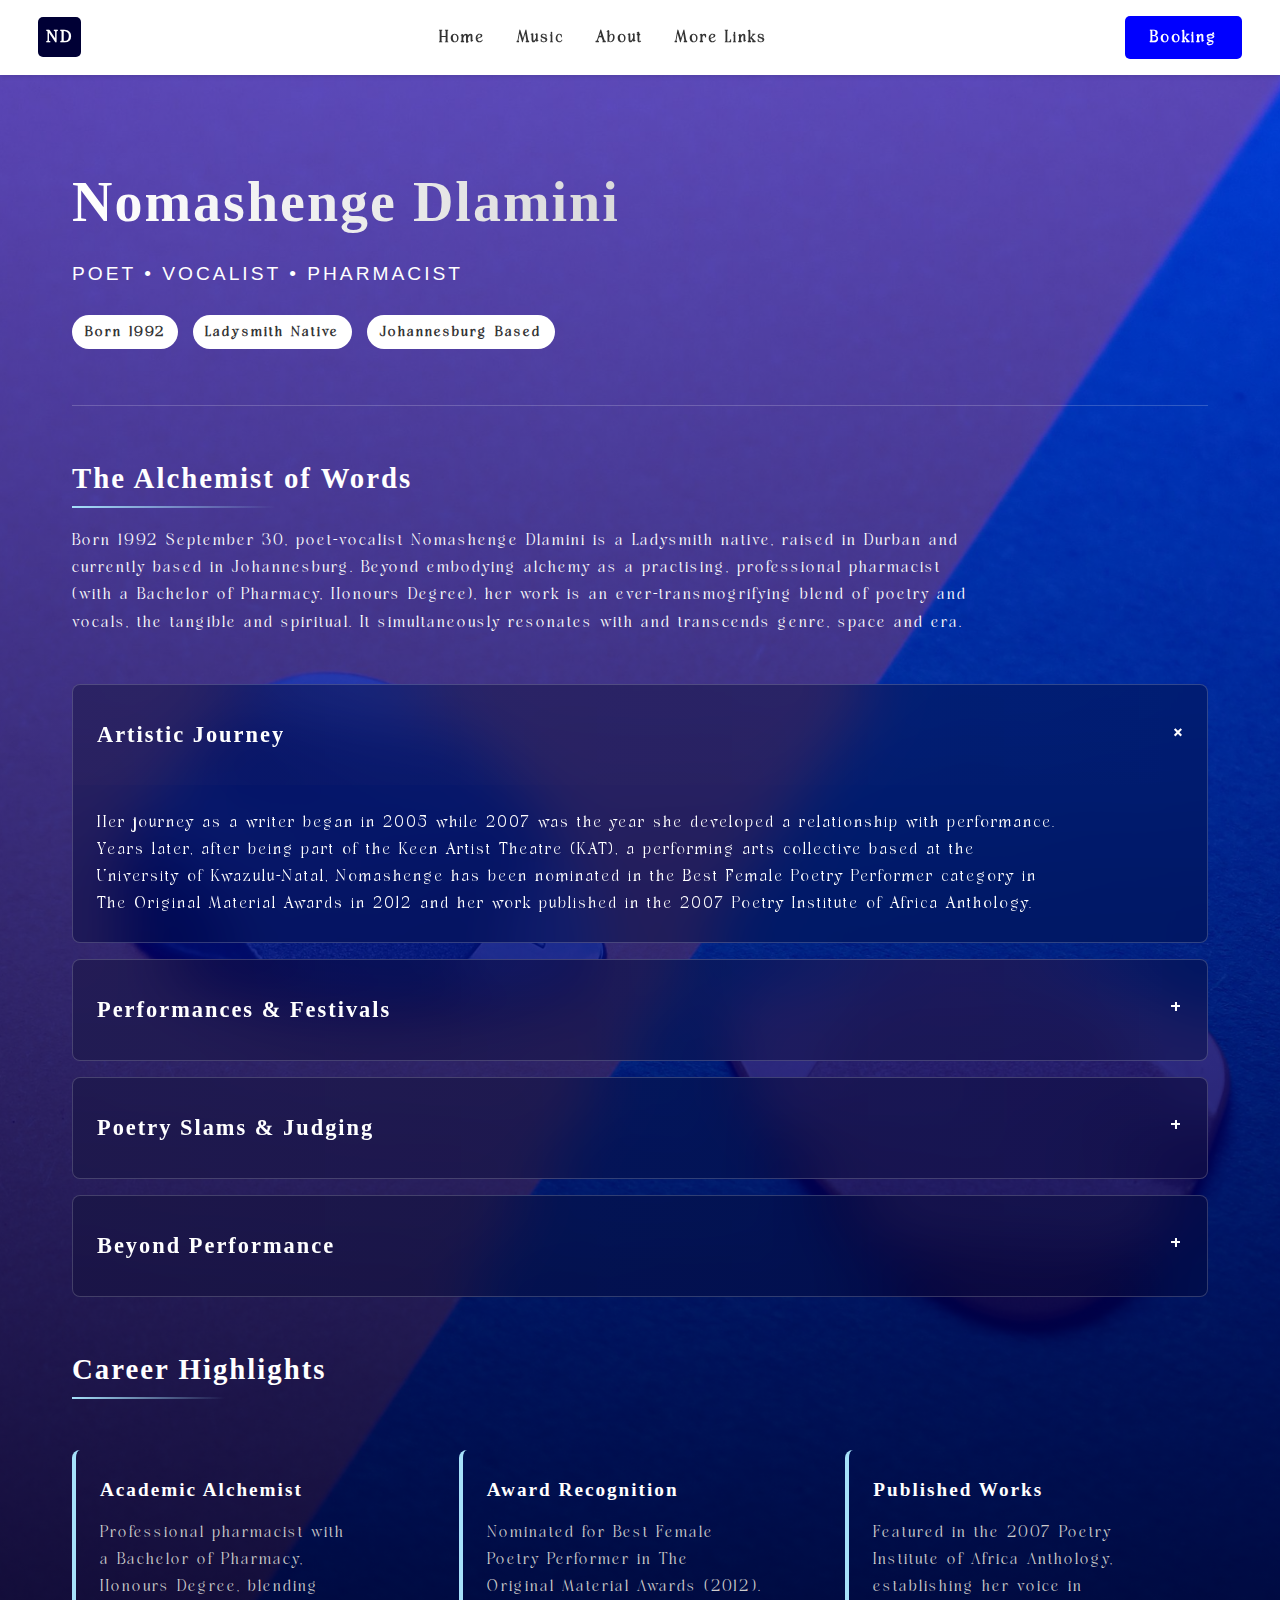
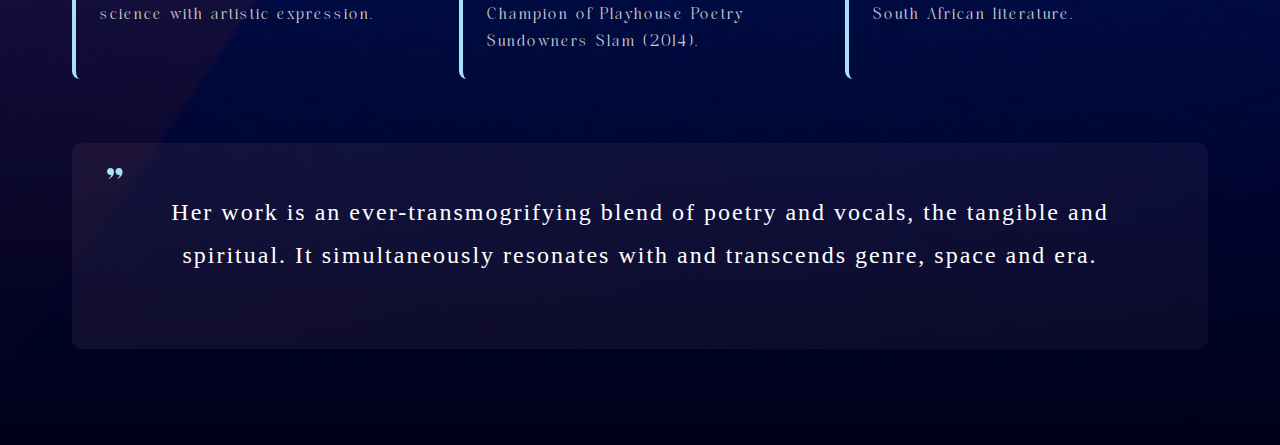
==== about.html @ 241e0819 "About section content addition" ====
<!DOCTYPE html>
<html lang="en">
<head>
    <meta charset="UTF-8">
    <meta name="viewport" content="width=device-width, initial-scale=1.0">
    <link rel="stylesheet" href="https://cdnjs.cloudflare.com/ajax/libs/font-awesome/4.7.0/css/font-awesome.min.css">

    <link rel="stylesheet" href="style.css">
    <title>About Nomashege</title>
</head>
<body class="ovelay-color-music">
    <header class="header">
        <nav class="navbar">
            <button class="hamburger" aria-label="Menu">
                <span></span>
                <span></span>
                <span></span>
            </button>

            <div class="logo">
                <a href="index.html">ND<img src="" alt="" loading="lazy"></a>
            </div>


            <div class="nav-links">
                <a href="index.html">Home</a>
                <a href="">Music</a>
                <a href="about.html">About</a>
                <a href="contact.html">More Links</a>
            </div>


            <a href="booking.html"><button class="login-button">Booking</button></a>
        </nav>
    </header>

    <div class="about-container">
        <header class="artist-header">
          <h1 class="artist-name">Nomashenge Dlamini</h1>
          <div class="artist-title">Poet • Vocalist • Pharmacist</div>
          <div class="timeline-year">Born 1992</div>
          <div class="timeline-year">Ladysmith Native</div>
          <div class="timeline-year">Johannesburg Based</div>
        </header>
        
        <section class="bio-section">
          <h2 class="bio-title">The Alchemist of Words</h2>
          <p>Born 1992 September 30, poet-vocalist Nomashenge Dlamini is a Ladysmith native, raised in Durban and currently based in Johannesburg. Beyond embodying alchemy as a practising, professional pharmacist (with a Bachelor of Pharmacy, Honours Degree), her work is an ever-transmogrifying blend of poetry and vocals, the tangible and spiritual. It simultaneously resonates with and transcends genre, space and era.</p>
        </section>
        
        <div class="bio-accordion">
          <div class="accordion-item">
            <div class="accordion-header" onclick="toggleAccordion(this)">
              <h3 class="accordion-title">Artistic Journey</h3>
              <span class="accordion-icon">+</span>
            </div>
            <div class="accordion-content">
              <p>Her journey as a writer began in 2005 while 2007 was the year she developed a relationship with performance. Years later, after being part of the Keen Artist Theatre (KAT), a performing arts collective based at the University of Kwazulu-Natal, Nomashenge has been nominated in the Best Female Poetry Performer category in The Original Material Awards in 2012 and her work published in the 2007 Poetry Institute of Africa Anthology.</p>
            </div>
          </div>
          
          <div class="accordion-item">
            <div class="accordion-header" onclick="toggleAccordion(this)">
              <h3 class="accordion-title">Performances & Festivals</h3>
              <span class="accordion-icon">+</span>
            </div>
            <div class="accordion-content">
              <p>In a continual motion, Nomashenge regularly performs in South Africa's most popular cities – Johannesburg, Durban and Cape Town – on stages that range from literature to lifestyle festivals. Alongside handpicked talents, she has featured in international festivals including:</p>
              <ul style="margin-left: 1.5rem; margin-top: 0.5rem;">
                <li>Arts Alive International Festival (Johannesburg)</li>
                <li>Essence International Festival (Durban)</li>
                <li>Open Book Festival (Cape Town)</li>
                <li>Vavasati International Women's Festival (Pretoria)</li>
                <li>World Leisure Congress (Durban)</li>
              </ul>
              <p style="margin-top: 1rem;">Some of the renowned poetry stages that she has graced include Poet In A Suit (Durban), Durban Wine, Jazz, and Poetry Festival (Durban), the Current State of Poetry's Sho'Case (Johannesburg) and the Lingua France Poetry Festival (Cape Town).</p>
            </div>
          </div>
          
          <div class="accordion-item">
            <div class="accordion-header" onclick="toggleAccordion(this)">
              <h3 class="accordion-title">Poetry Slams & Judging</h3>
              <span class="accordion-icon">+</span>
            </div>
            <div class="accordion-content">
              <p>Nomashenge's dexterity in performance poetry also extends to slams. In 2014 she was crowned champion of the Playhouse Poetry Sundowners Slam and she represented KwaZulu-Natal at the Word n Sound Slam for your Life National Slam in 2015.</p>
              <p style="margin-top: 0.5rem;">She has accepted invitations to judge several slams including:</p>
              <ul style="margin-left: 1.5rem; margin-top: 0.5rem;">
                <li>Naked Word Slam (Cape Town)</li>
                <li>Vaal River Carnival Slam (Vaal University of Technology)</li>
                <li>KZN Provincial Slam (Durban)</li>
              </ul>
            </div>
          </div>
          
          <div class="accordion-item">
            <div class="accordion-header" onclick="toggleAccordion(this)">
              <h3 class="accordion-title">Beyond Performance</h3>
              <span class="accordion-icon">+</span>
            </div>
            <div class="accordion-content">
              <p>With a relationship to the stage that goes beyond her role as a performer, Nomashenge took residency at Naana Le Moya, a renounced storytelling hub, as a writer of short Stories for the month of November 2017.</p>
              <p style="margin-top: 0.5rem;">She has also taken on theatre work by co-directing the play, Aiden's Rose, with Thuli Zuma in 2015; the play premiered at the KZN Poetry Theatre Festival 2015 (Playhouse, Durban).</p>
            </div>
          </div>
        </div>
        
        <section class="bio-section">
          <h2 class="bio-title">Career Highlights</h2>
          <div class="highlights">
            <div class="highlight-card">
              <h4 class="highlight-title">Academic Alchemist</h4>
              <p>Professional pharmacist with a Bachelor of Pharmacy, Honours Degree, blending science with artistic expression.</p>
            </div>
            <div class="highlight-card">
              <h4 class="highlight-title">Award Recognition</h4>
              <p>Nominated for Best Female Poetry Performer in The Original Material Awards (2012). Champion of Playhouse Poetry Sundowners Slam (2014).</p>
            </div>
            <div class="highlight-card">
              <h4 class="highlight-title">Published Works</h4>
              <p>Featured in the 2007 Poetry Institute of Africa Anthology, establishing her voice in South African literature.</p>
            </div>
          </div>
        </section>
        
        <div class="quote-section">
          <div class="quote-icon">"</div>
          <p class="quote-text">Her work is an ever-transmogrifying blend of poetry and vocals, the tangible and spiritual. It simultaneously resonates with and transcends genre, space and era.</p>
        </div>
      </div>

 <script src="main.js"></script>   
</body>
</html>
---- style.css ----
* {
    margin: 0;
    padding: 0;
    box-sizing: border-box;
    text-wrap: balance;
    font-family: 'chillen';
    letter-spacing: 2px;
    line-height: 1.7;
}

/* CSS HEX */
:root {
    --black: #02010aff;
    --oxford-blue: #04052eff;
    --federal-blue: #140152ff;
    --navy-blue: #22007cff;
    --duke-blue: #0d00a4ff;
}

/* CSS HSL */

:root {
    --black: hsla(247, 82%, 2%, 1);
    --oxford-blue: hsla(239, 84%, 10%, 1);
    --federal-blue: hsla(254, 98%, 16%, 1);
    --navy-blue: hsla(256, 100%, 24%, 1);
    --duke-blue: hsla(245, 100%, 32%, 1);

}

:root {
    /* CSS HEX */
    --oxford-blue: #00072dff;
    --penn-blue: #001c55ff;
    --royal-blue-traditional: #0a2472ff;
    --bice-blue: #0e6ba8ff;
    --non-photo-blue: #a6e1faff;

}

@font-face {
    font-family: 'falheiz';
    src: url(fonts/falheizregular-l3pne.ttf);
}

@font-face {
    font-family: 'chillen';
    src: url(fonts/Chillen.ttf);
}

@font-face {
    font-family: 'bogart trial';
    src: url(fonts/Bogart-Regular-trial.ttf);
}

a {
    text-decoration: none;
    color: #333;
}

button {
    padding: 8px 25px;
    border: none;
    border-radius: 5px;
    font-size: 1rem;
    font-weight: 600;
    cursor: pointer;
    transition: all .3s;
}

button:hover {
    transform: translateY(-3px);
}

.overlay-color {
    border-image: linear-gradient(rgba(0, 0, 255, 0.589), rgb(0, 0, 26)) fill 1;
}

.ovelay-color-music {
    border-image: linear-gradient(rgba(0, 0, 255, 0.589), rgb(0, 0, 26)) fill 1;
}

body {
    width: 100%;
    background-color: #ffffff;
    color: #333;
    height: 100%;
    background-image: url(assets/images/pexels-rombo-1510555-3477581.jpg);
    background-position: center center;
    background-repeat: no-repeat;
    background-size: cover;

}

/* Header */

.header {
    position: sticky;
    top: 0;
    left: 0;
    right: 0;
    width: 100%;
    z-index: 1000;
    background-color: #fff;
    backdrop-filter: blur(10px);
    box-shadow: 0 2px 4px rgba(0, 0, 0, 0.1);
    transition: transform 0.3s ease-in-out;
}

.navbar {
    display: flex;
    position: sticky;
    z-index: 1000;
    top: 0;
    left: 0;
    right: 0;
    justify-content: space-between;
    align-items: center;
    padding: 1rem 3%;
    max-width: 100%;
    transition: all .3s ease-in;
}

/* Hide header on scroll down */
.header.hide {
    transform: translateY(-100%);
}

.logo a {
    font-size: 1rem;
    color: #fff;
    font-weight: 600;
    background-color: rgb(0, 0, 53);
    padding: 8px;
    font-family: 'bogart trial';
    border-radius: 5px;
}

/* Navigation Links */
.nav-links {
    display: flex;
    gap: 1rem;
}

.nav-links a {
    text-decoration: none;
    font-weight: 600;
    transition: color 0.3s ease;
    font-size: 1rem;
    transition: all .3s ease;
    padding: 0 8px;
    border-radius: 5px;
}

.nav-links a:hover {
    color: #007bff;
    background-color: #e7e7e7;
}

/* Hamburger Button */
.hamburger {
    display: none;
    flex-direction: column;
    gap: 5px;
    background: none;
    border: none;
    cursor: pointer;
}

.hamburger span {
    width: 27px;
    height: 2px;
    background-color: blue;
    transition: all 0.3s ease;
}

.login-button {
    border: none;
    background-color: blue;
    color: #fff;
}

.login-button:hover {
    background-color: rgb(0, 0, 173);
}

/* Responsive Breakpoints */
@media screen and (max-width: 768px) {
    .hamburger {
        display: flex;
    }

    .nav-links {
        display: none;
        position: absolute;
        top: 100%;
        left: 0;
        width: 100%;
        background-color: rgba(255, 255, 255, 0.637);
        backdrop-filter: blur(15px);
        flex-direction: column;
        padding: 1rem;
        box-shadow: 0 2px 4px rgba(0, 0, 0, 0.1);

    }

    /* Show mobile menu when active */
    .nav-links.active {
        display: flex;
    }


}

/* Hamburger Animation */
.hamburger.active span:nth-child(1) {
    transform: rotate(45deg) translate(5px, 5px);
}

.hamburger.active span:nth-child(2) {
    opacity: 0;
}

.hamburger.active span:nth-child(3) {
    transform: rotate(-45deg) translate(5px, -5px);
}

/* End of Header */



/* Hero section */
#hero {
    width: 100%;
    height: 100dvh;
    /* background-image: url(assets/images/pexels-rombo-1510555-3477581.jpg);
    background-position: center center;
    background-repeat: no-repeat;
    background-size: cover; */
    display: flex;
    align-items: center;
    justify-content: center;
}

.hero-content {
    color: #fff;
    background-color: rgba(168, 72, 8, 0);
    width: 100%;
    height: 100%;
    padding: 1rem 3%;
    display: flex;
    flex-direction: column;
    align-items: center;
    justify-content: center;
    z-index: 0;
}

@media(max-width:768px) {

    .hero-content {
        grid-template-columns: 1fr;
        height: 45vh;
        text-align: center;
        background-color: rgba(168, 72, 8, 0);
    }

    .hero-title h1 {
        font-size: 1.3rem;
        text-align: center;
    }

    .hero-detail {
        display: flex;
        flex-direction: column;
        align-items: center;
    }

    .hero-text {
        padding-bottom: 10px;
        font-weight: 200;
        line-height: 1;
    }


}

.main-title h1 {
    text-shadow: -5px 0px 7px rgba(0, 0, 0, 0.24);
    font-size: clamp(2rem, 280px, 15vw);
    line-height: 1.1;
    word-wrap: break-word;
    overflow-wrap: break-word;
    max-width: 100%;
    text-align: center;
    font-family: 'falheiz';
}

.hero-title {
    color: #eee;
}

.hero-detail {
    max-width: 900px;
    z-index: 2;
    backdrop-filter: blur(10px);
    padding: 10px;
    border-radius: 5px;
    display: flex;
    flex-direction: column;
    align-items: center;
    /* box-shadow: 5px 5px 160px rgba(0, 0, 0, 0.568); */
}

.hero-text {
    padding-bottom: 20px;
    font-weight: 200;
    line-height: 1;
    text-align: center;
}

.hero-buttons {
    display: flex;
    gap: 10px;
    padding: 5px;
    margin-top: 15px;
}

.hero-btn1 {
    background: var(--non-photo-blue);
}

.hero-btn1:hover {
    background-color: rgb(38, 104, 226);
    color: #fff;
}

.hero-btn2 {
    background-color: transparent;
    color: #fff;
    padding: 7px 25px;
    border: 1px #fff solid;
}

/* End Of Hero Section */

/* MUSIC SECTION */

/* Music Section Styles */
#music {
    padding: 40px 20px;
    text-align: center;
    /* background-color:rgba(10, 36, 114, 0.377);
    border-top-left-radius:50%;
    border-top-right-radius: 50%; */
}


#music h2 {
    color: #fff;
    font-size: 28px;
    margin-bottom: 40px;
}


.music-list {
    display: flex;
    border: 1px solid #ffffff34;
    align-items: center;
    justify-content: space-evenly;
    gap: 20px;
    max-width: 900px;
    padding: 1rem;
    margin: 0 auto;
    border-radius: 5px;

}

@media(max-width:768px) {
    .music-list {
        flex-direction: column;
    }

    #hero {
        height: 70dvh;
    }
}



.track {
    background-color: #f4f4f410;
    backdrop-filter: blur(30px);
    border-radius: 5px;
    padding: 15px;
    width: 100%;
    max-width: 500px;
    box-shadow: 0 2px 5px rgba(0, 0, 0, 0.3);
}


.track h3 {
    font-size: 16px;
    margin-bottom: 10px;
    color: #ccc;
}


audio {
    width: 100%;
    /* background-color: #007bff; */
}

.audio-bg {
    border-radius: 5px;
    background-color: #F2F3F5;

}

/* STREAMING LINKS */

.streaming-links {
    padding: 10px;
    display: flex;
    justify-content: space-between;
    align-items: center;
    flex-wrap: wrap;
}

.streaming-links a {
    padding: 8px;
    background: #3333331f;
    border-radius: 5px;
    text-decoration: none;
    font-size: 30px;
    font-weight: 500;
    color: #f50057;
    transition: all .3s ease;
}

.streaming-links a:nth-child(1) {
    color: #1db954;
}

.streaming-links a:nth-child(2) {
    color: #fc3c44;
}

.streaming-links a:nth-child(3) {
    color: #00a0c6;
}

.streaming-links a:nth-child(4) {
    color: #ff0000;
}

.streaming-links a:hover {
    background: #555;
    transform: translateY(-2px);
}

/* END OF MUSIC SECTION */

/* BOOKING SECTION */

.container {
    max-width: 1200px;
    margin: 0 auto;
    padding: 2rem;
    color: #fff;
}

.booking-header {
    text-align: center;
    margin-bottom: 2rem;
}

.booking-header h1 {
    font-size: 2.5rem;
    margin-bottom: 0.5rem;
}

.booking-header h1 span {
    /* font-family: 'falheiz'; */
    font-size: clamp (28px, 2rem, 68px);
    /* font-weight: 200; */
    letter-spacing: clamp (14px, 1.4rem, 24px);
    /* line-height: 1.1; */
}

.booking-header h2 {
    /* color: #666; */
    font-weight: normal;
}

.form-grid {
    display: grid;
    grid-template-columns: repeat(2, 1fr);
    gap: 1.5rem;
    margin-bottom: 2rem;
}

.form-full {
    grid-column: 1 / -1;
}

.form-group {
    display: flex;
    flex-direction: column;
}

.form-group ::placeholder {
    color: #ccc;
    font-family: poppins;
    font-weight: 300;
}

.form-group label {
    margin-bottom: 0.5rem;
    font-weight: 500;
    font-family: poppins;

    /* color: #fff; */
}

.form-full-label {
    /* font-family: poppins; */
    text-transform: uppercase;
    font-size: 18px;
    border-bottom: 4px solid var(--non-photo-blue);
    padding: 8px;
}

.form-group input,
.form-group select,
.form-group textarea {
    padding: 0.75rem;
    border: 1px solid #ddd;
    border-radius: 5px;
    font-size: 1rem;
    background-color: var(--federal-blue);
    color: #f7f7f7;
    font-family: poppins;

}

.checkbox-group {
    display: grid;
    grid-template-columns: repeat(auto-fill, minmax(200px, 1fr));
    gap: 0.5rem;
    margin: 1rem 0;
}

.checkbox-item {
    display: flex;
    align-items: center;
    gap: 0.5rem;
    font-family: poppins;

}

.btn {
    background-color: var(--non-photo-blue);
    color: var(--black);
    border: none;
    padding: 0.75rem 2rem;
    font-size: 1rem;
    border-radius: 4px;
    cursor: pointer;
    transition: all 0.3s ease;
}

.btn:hover {
    background: var(--bice-blue);
    color: #fff;
}

.process-steps {
    background: #f4f4f410;
    backdrop-filter: blur(30px);
    padding: 2rem;
    border-radius: 8px;
    margin-top: 2rem;

    h3 {
        border-bottom: 4px solid var(--bice-blue);
        padding: 8px;
        margin-bottom: 20px;
    }
}

.step {
    margin-bottom: 1.5rem;
    padding-left: 2rem;
    position: relative;

    h4,
    p {
        font-family: poppins;
        color: #ccc;
        margin-bottom: 10px;
        font-weight: 300;

    }
}

.step:before {
    content: '';
    position: absolute;
    left: 0;
    top: 0;
    width: 24px;
    height: 24px;
    background: var(--bice-blue);
    border-radius: 5px;
    color: white;
    text-align: center;
    line-height: 24px;

}

@media (max-width: 768px) {
    .form-grid {
        grid-template-columns: 1fr;
    }

    .container {
        padding: 1rem;
    }

    .booking-header h1 {
        font-size: 2rem;
    }
}

/* END OF BOOKING SECTION */

/* FOOTER */

footer {
    background-color: var(--oxford-blue);
    color: #fff;
    width: 100%;
    height: 100%;
    display: flex;
    flex-direction: column;
    justify-content: space-between;
    gap: 20px;
    padding: 0 3%;
}

.bottom-title h1 {
    text-shadow: -5px 0px 7px rgba(0, 0, 0, 0.24);
    font-size: clamp(2rem, 200px, 15vw);
    line-height: 1.1;
    word-wrap: break-word;
    overflow-wrap: break-word;
    max-width: 100%;
    text-align: center;
    font-family: 'falheiz';
    color: #ffffff13;
    padding-top: 1.5rem;
    padding-bottom: 1.5rem;
    border-bottom: 1px solid #ffffff1e;
}

.footer-grid {
    display: grid;
    grid-template-columns: 1fr 1fr 1fr 1fr;
    width: 100%;
    gap: 2rem;

    a {
        color: #fff;
    }

    h3 {
        color: #fff;

    }

}

@media(max-width:768px) {
    .footer-grid {
        grid-template-columns: 1fr;
    }

    .main-footer {
        font-size: 11px;
    }

    .col {
        border-top: 1px solid #333;
        padding-top: 1.5rem;
    }

    .bottom-title h1 {
        border: none;
    }

}

.col {
    display: flex;
    flex-direction: column;
    padding-top: 1.5rem;
}

.col-content {
    color: #ccc;
    display: flex;
    flex-direction: column;
    gap: 10px;

}

.footer-grid h3 {
    font-size: 20px;
    text-transform: uppercase;
    margin-bottom: 10px;

}

.contact a {
    background-color: transparent;
    border: 1px solid #fff;
    width: 120px;
    text-align: center;
    border-radius: 5px;
    padding: 8px;
    color: #fff;
    font-weight: 600;
}

.main-footer {
    display: grid;
    grid-template-columns: 1fr 1fr 1fr;
    /* background-color: var(--black); */
    padding: 1rem 0;
}

.tagline {
    text-align: center;
}

.copyright {
    text-align: right;
}

/* END OF FOOTER SECTION */

/* ABOUT SECTION */


/* Main Container */
.about-container {
    max-width: 1200px;
    margin: 0 auto;
    padding: 2rem;
    color: #fff;
    /* background-color: #fff; */
}

/* Header Styles */
.artist-header {
    position: relative;
    padding: 3rem 0;
    border-bottom: 1px solid #ffffff31;
}

.artist-name {
    font-family: 'Playfair Display', serif;
    font-size: 3.5rem;
    margin-bottom: 0.5rem;
    background: linear-gradient(90deg, white, rgb(218, 218, 218));
    -webkit-background-clip: text;
    background-clip: text;
    color: transparent;
    display: inline-block;
    position: relative;
}

.artist-title {
    font-family: 'Raleway', sans-serif;
    font-weight: 300;
    font-size: 1.2rem;
    letter-spacing: 3px;
    text-transform: uppercase;
    color: var(--secondary);
    margin-bottom: 1.5rem;
}

/* Bio Sections */
.bio-section {
    margin: 3rem 0;
    position: relative;
}

.bio-title {
    font-family: 'Playfair Display', serif;
    font-size: 1.8rem;
    margin-bottom: 1.5rem;
    color: var(--primary);
    display: inline-block;
    position: relative;
}

.bio-title::after {
    content: '';
    position: absolute;
    bottom: -5px;
    left: 0;
    width: 60%;
    height: 2px;
    background: linear-gradient(90deg,  #a6e1faff, transparent);
}

.timeline-year {
    display: inline-block;
    background-color: #fff;
    color: #333;
    padding: 0.3rem 0.8rem;
    border-radius: 20px;
    font-size: 0.9rem;
    font-weight: 600;
    margin-right: 0.5rem;
    margin-bottom: 0.5rem;
}

/* Accordion Style Bio Sections */
.bio-accordion {
    margin: 2rem 0;
}

.accordion-item {
    margin-bottom: 1rem;
    border: 1px solid #ffffff31;
    border-radius: 8px;
    overflow: hidden;
    transition: var(--transition);
    background-color: rgba(0, 7, 45, 0.356);
    backdrop-filter: blur(30px);
}

.accordion-item:hover {
    box-shadow: 0 5px 15px rgba(107, 71, 97, 0.1);
}

.accordion-header {
    padding: 1rem 1.5rem;
    background: linear-gradient(90deg, rgba(107, 71, 97, 0.05), transparent);
    cursor: pointer;
    display: flex;
    justify-content: space-between;
    align-items: center;
    transition: var(--transition);
}

.accordion-header:hover {
    background: linear-gradient(90deg, rgba(107, 71, 97, 0.1), transparent);
}

.accordion-title {
    font-family: 'Playfair Display', serif;
    font-size: 1.4rem;
    color: var(--primary);
}

.accordion-icon {
    font-size: 2.5rem;
    color: var(--secondary);
    transition: all .3s ease;
}

.accordion-content {
    padding: 0 1.5rem;
    max-height: 0;
    overflow: hidden;
    transition: max-height 0.5s ease;
}

.accordion-item.active .accordion-content {
    max-height: 1000px;
    /* Large enough to show content */
    padding: 1.5rem;
}

.accordion-item.active .accordion-icon {
    transform: rotate(45deg);
}

/* Highlights Section */
.highlights {
    display: flex;
    flex-wrap: wrap;
    gap: 1.5rem;
    margin: 2rem 0;
}

.highlight-card {
    flex: 1 1 300px;
    padding: 1.5rem;
    background: linear-gradient(135deg, white, var(--light));
    border-radius: 8px;
    border-left: 4px solid var(--non-photo-blue);
    transition: all .3s ease;

    p{
        color: #ccc;
    }
}

.highlight-card:hover {
    transform: translateY(-5px);
    box-shadow: 0 8px 20px rgba(118, 129, 177, 0.15);
}

.highlight-title {
    font-family: 'Playfair Display', serif;
    font-size: 1.2rem;
    color: var(--primary);
    margin-bottom: 0.8rem;
}

/* Quote styling */
.quote-section {
    position: relative;
    margin: 4rem 0;
    padding: 3rem 2rem;
    text-align: center;
    background: linear-gradient(135deg, rgba(177, 118, 143, 0.1), rgba(230, 164, 196, 0.05));
    border-radius: 10px;
}

.quote-icon {
    font-size: 6rem;
    color: var(--non-photo-blue);
    position: absolute;
    top: -1rem;
    left: 2rem;
}

.quote-text {
    font-family: 'Playfair Display', italic;
    font-size: 1.5rem;
    line-height: 1.8;
    color: var(--primary);
    margin-bottom: 1.5rem;
}

/* Responsive design */
@media (max-width: 768px) {
    .artist-name {
        font-size: 2.5rem;
    }

    .artist-title {
        font-size: 1rem;
    }

    .bio-title {
        font-size: 1.5rem;
    }

    .quote-text {
        font-size: 1.2rem;
    }
}

@media (max-width: 480px) {
    .container {
        padding: 1rem;
    }

    .artist-name {
        font-size: 2rem;
    }

    .timeline-year {
        margin-bottom: 0.5rem;
    }

    .accordion-title {
        font-size: 1.2rem;
    }
}
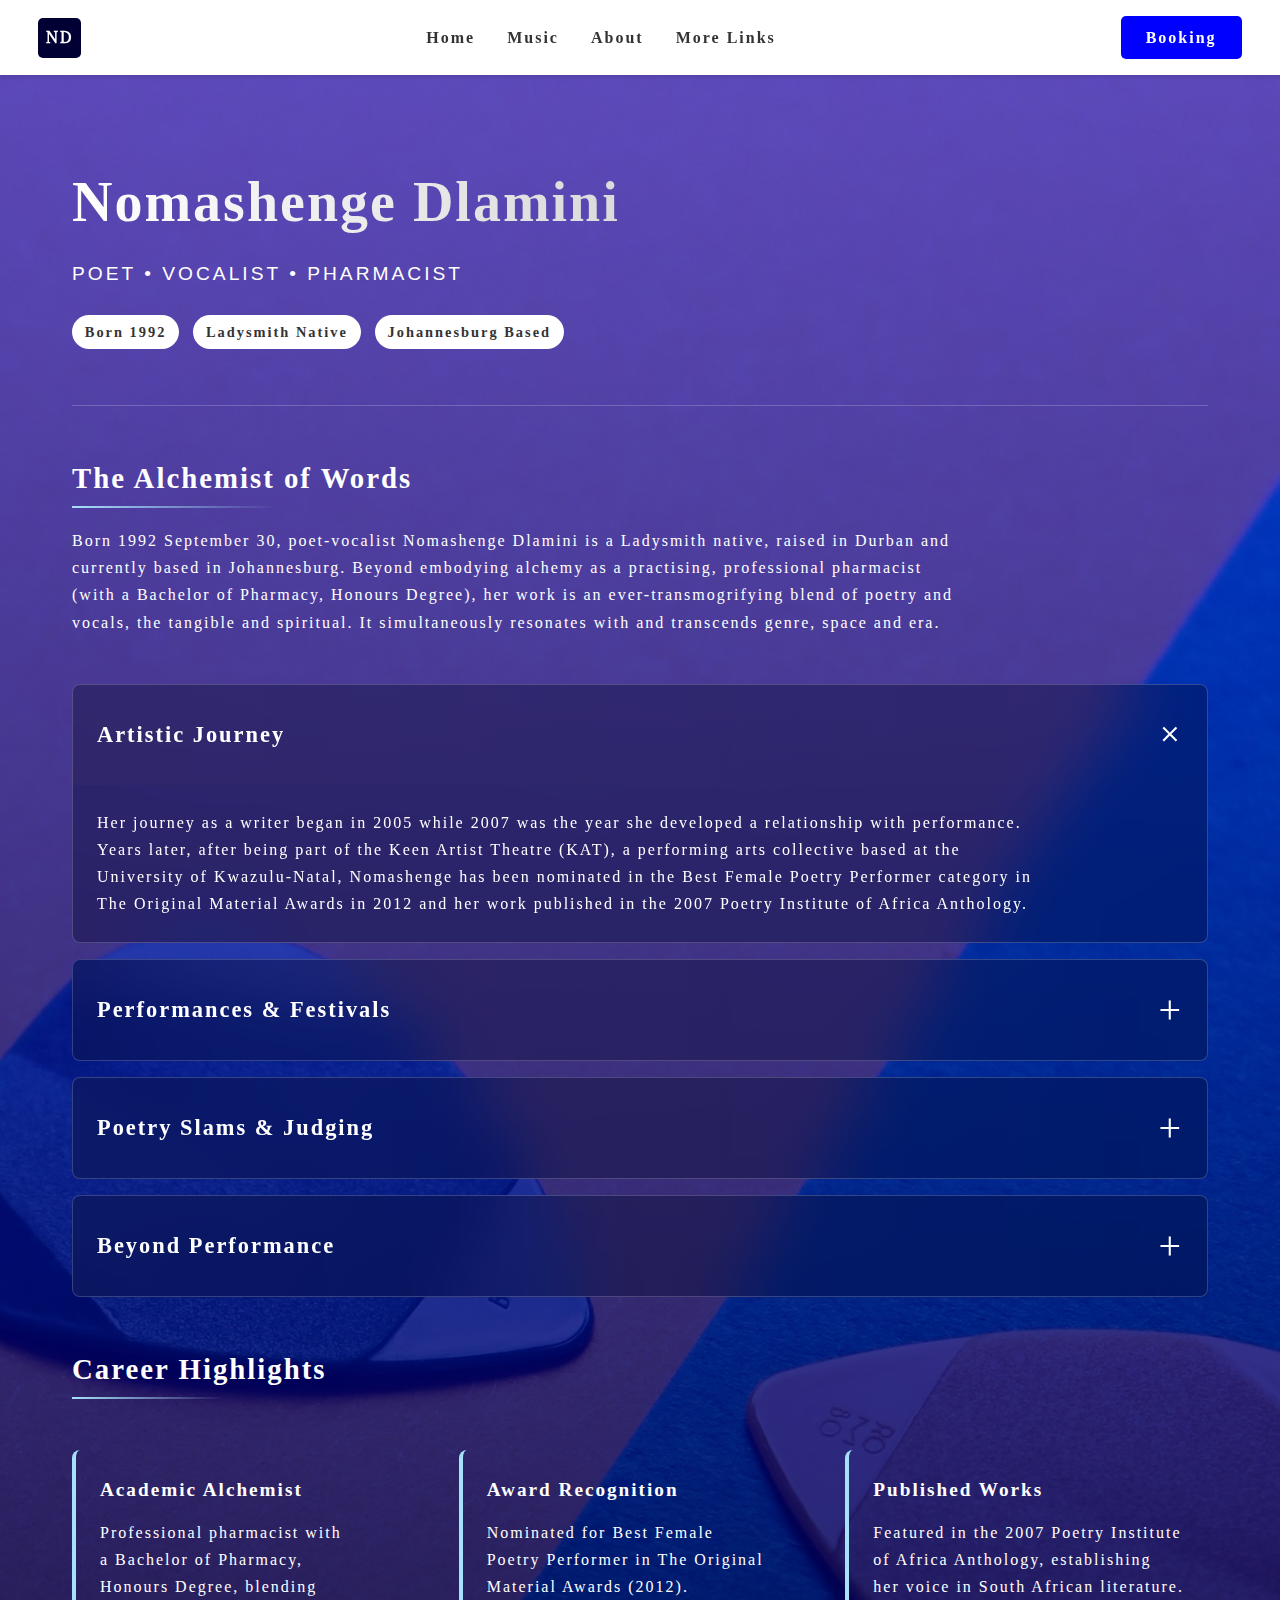
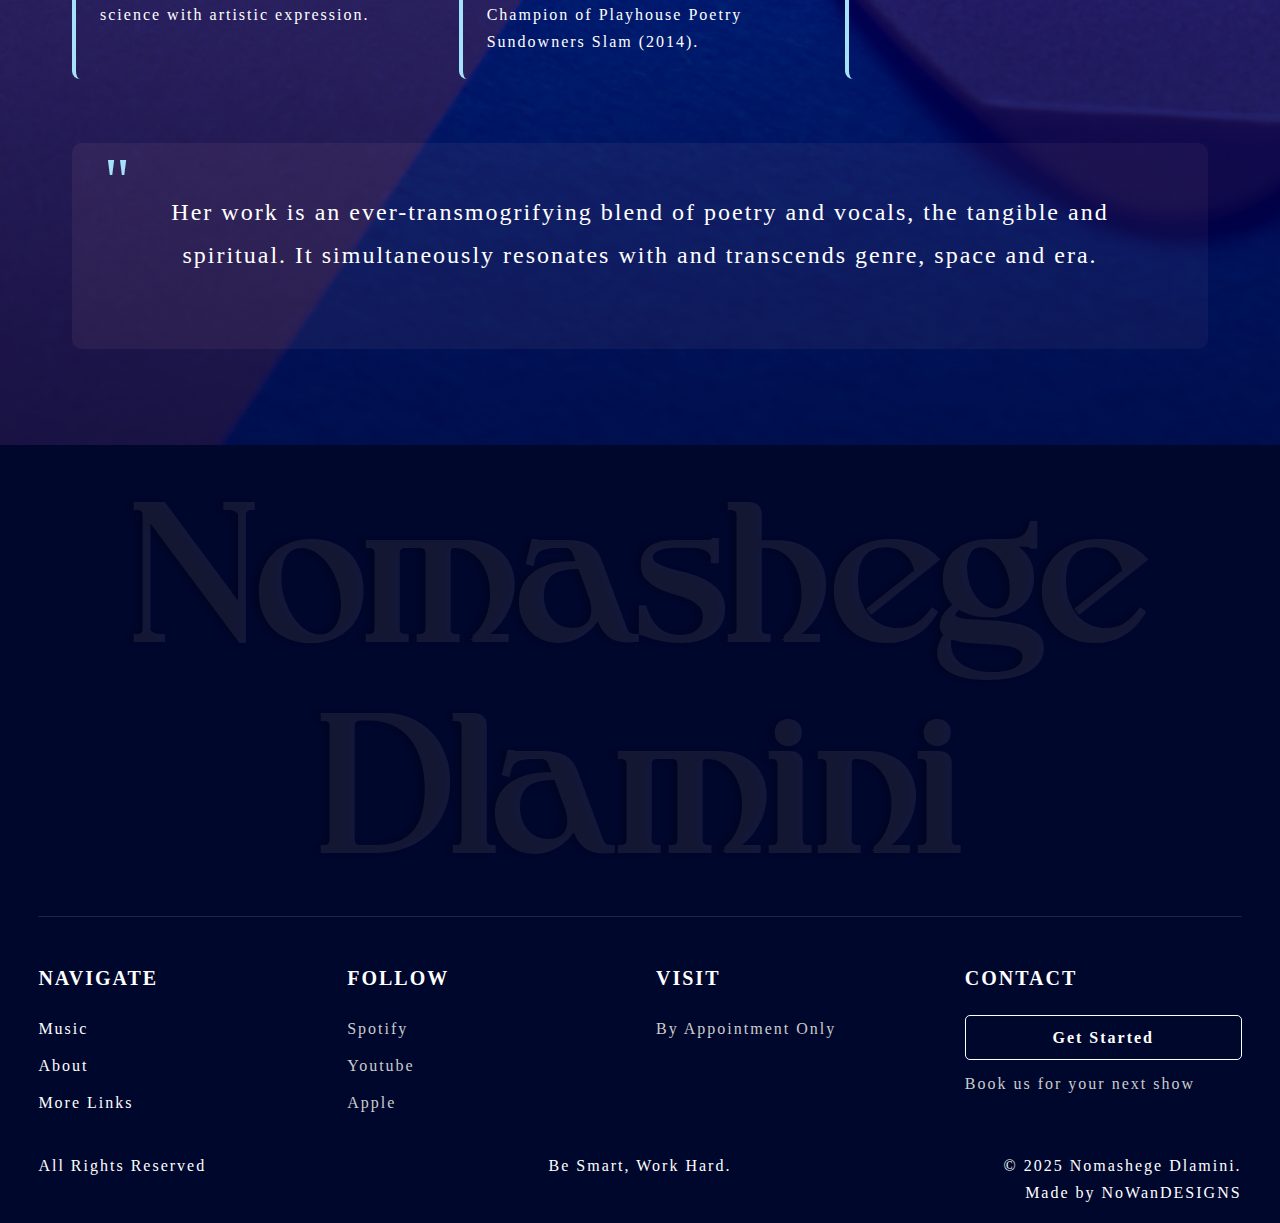
==== commit 752ea885: "About footer edit" ====
--- a/about.html
+++ b/about.html
@@ -129,6 +129,66 @@
         </div>
       </div>
 
+      <footer>
+        <div class="bottom-title">
+            <h1>Nomashege Dlamini</h1>
+        </div>
+
+        <div class="footer-grid">
+            <div class="navigate col">
+                <div class="col-content">
+                    <h3>Navigate</h3>
+                    <a href="music.html">Music</a>
+                    <a href="about.html">About</a>
+                    <a href="">More Links</a>
+                </div>
+            </div>
+            <div class="follow col">
+                <div class="col-content">
+
+                    <h3>Follow</h3>
+                    <span>Spotify</span>
+                    <span>Youtube</span>
+                    <span>Apple</span>
+                </div>
+            </div>
+
+            <div class="visit col">
+                <div class="col-content">
+
+                    <h3>Visit</h3>
+                    <p>By Appointment Only</p>
+                </div>
+            </div>
+
+
+            <div class="contact col">
+                <div class="col-content">
+
+                    <h3>Contact</h3>
+                    <a href="booking.html">Get Started</a>
+                    <p>Book us for your next show</p>
+                </div>
+            </div>
+
+        </div>
+
+        <div class="main-footer">
+            <div class="rights">
+                All Rights Reserved
+            </div>
+
+            <div class="tagline">
+                Be Smart, Work Hard.
+            </div>
+
+            <div class="copyright">
+                &copy; 2025 Nomashege Dlamini. Made by NoWanDESIGNS
+            </div>
+        </div>
+    </footer>
+
+
  <script src="main.js"></script>   
 </body>
 </html>--- a/style.css
+++ b/style.css
@@ -3,7 +3,7 @@
     padding: 0;
     box-sizing: border-box;
     text-wrap: balance;
-    font-family: 'chillen';
+    font-family: montserrat;
     letter-spacing: 2px;
     line-height: 1.7;
 }
@@ -724,7 +724,7 @@
 .contact a {
     background-color: transparent;
     border: 1px solid #fff;
-    width: 120px;
+    /* width: 120px; */
     text-align: center;
     border-radius: 5px;
     padding: 8px;
@@ -904,10 +904,6 @@
     border-radius: 8px;
     border-left: 4px solid var(--non-photo-blue);
     transition: all .3s ease;
-
-    p{
-        color: #ccc;
-    }
 }
 
 .highlight-card:hover {
@@ -933,7 +929,7 @@
 }
 
 .quote-icon {
-    font-size: 6rem;
+    font-size: 4rem;
     color: var(--non-photo-blue);
     position: absolute;
     top: -1rem;
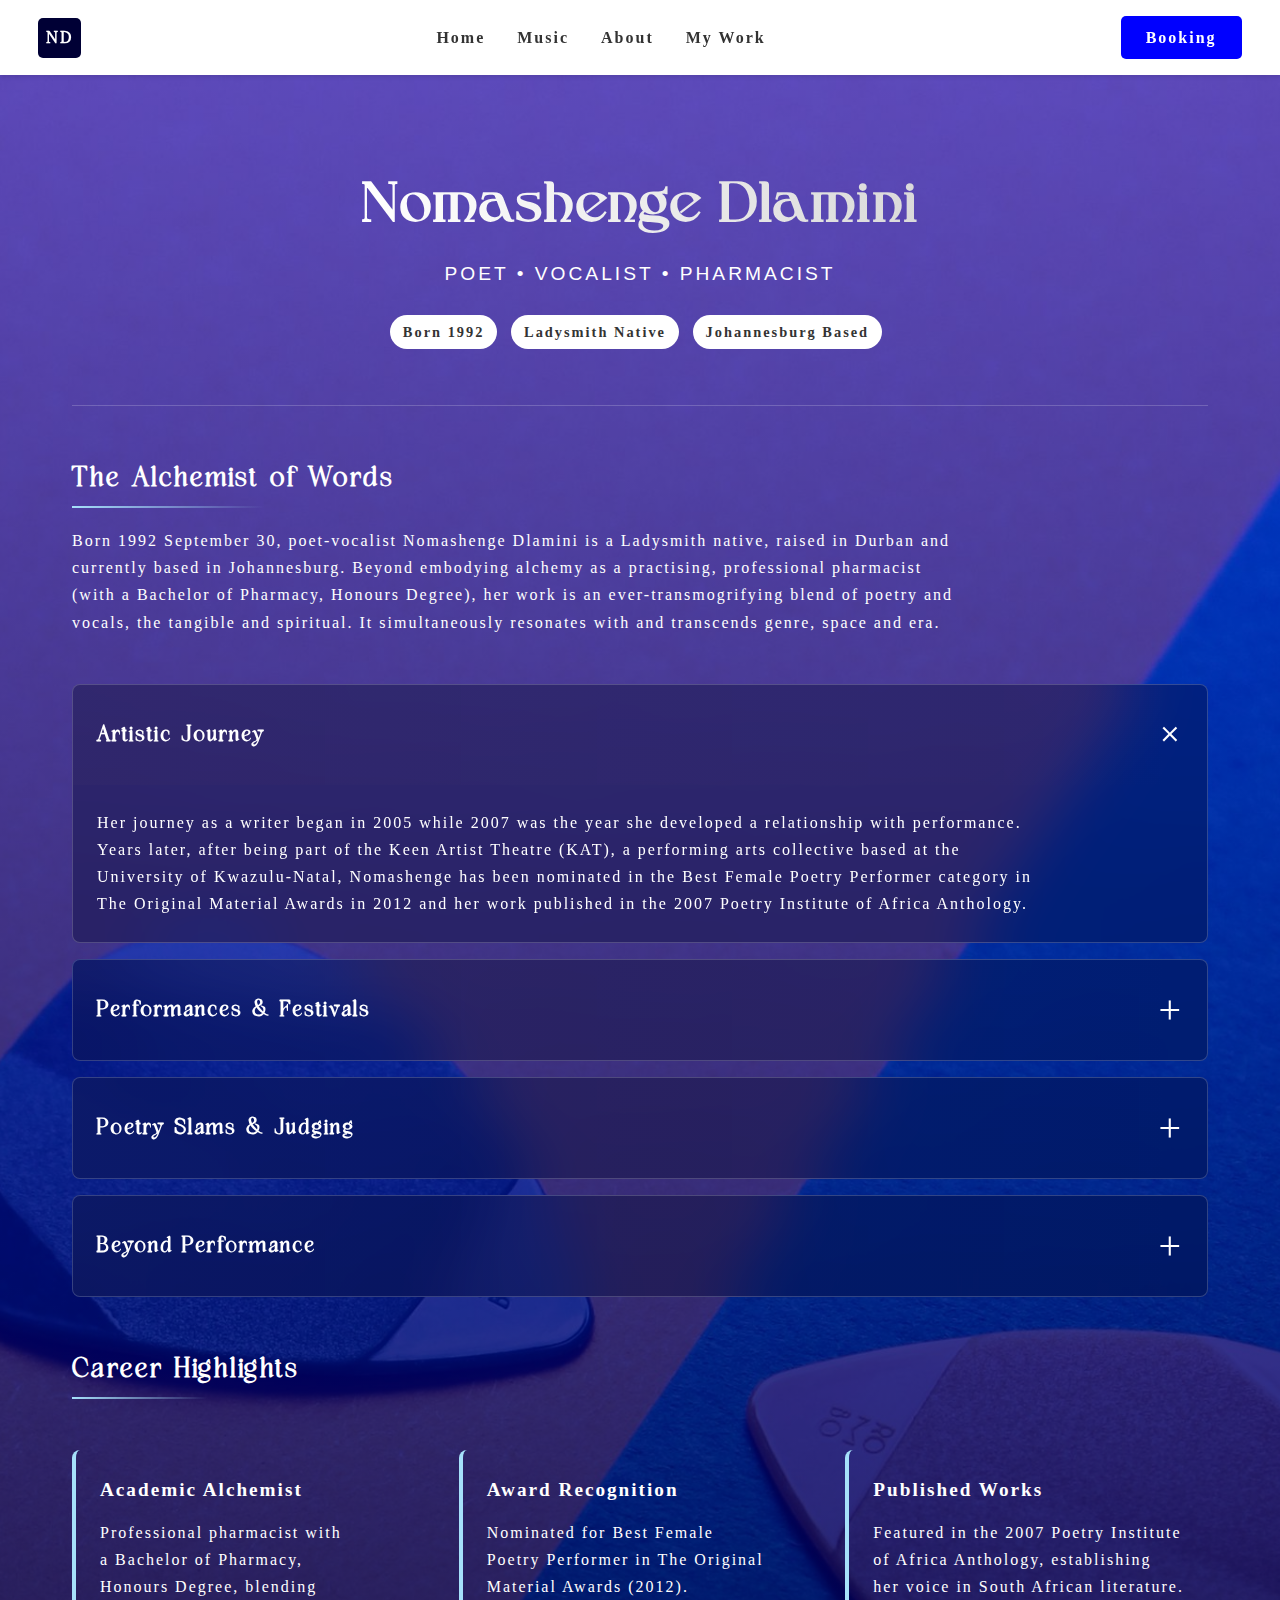
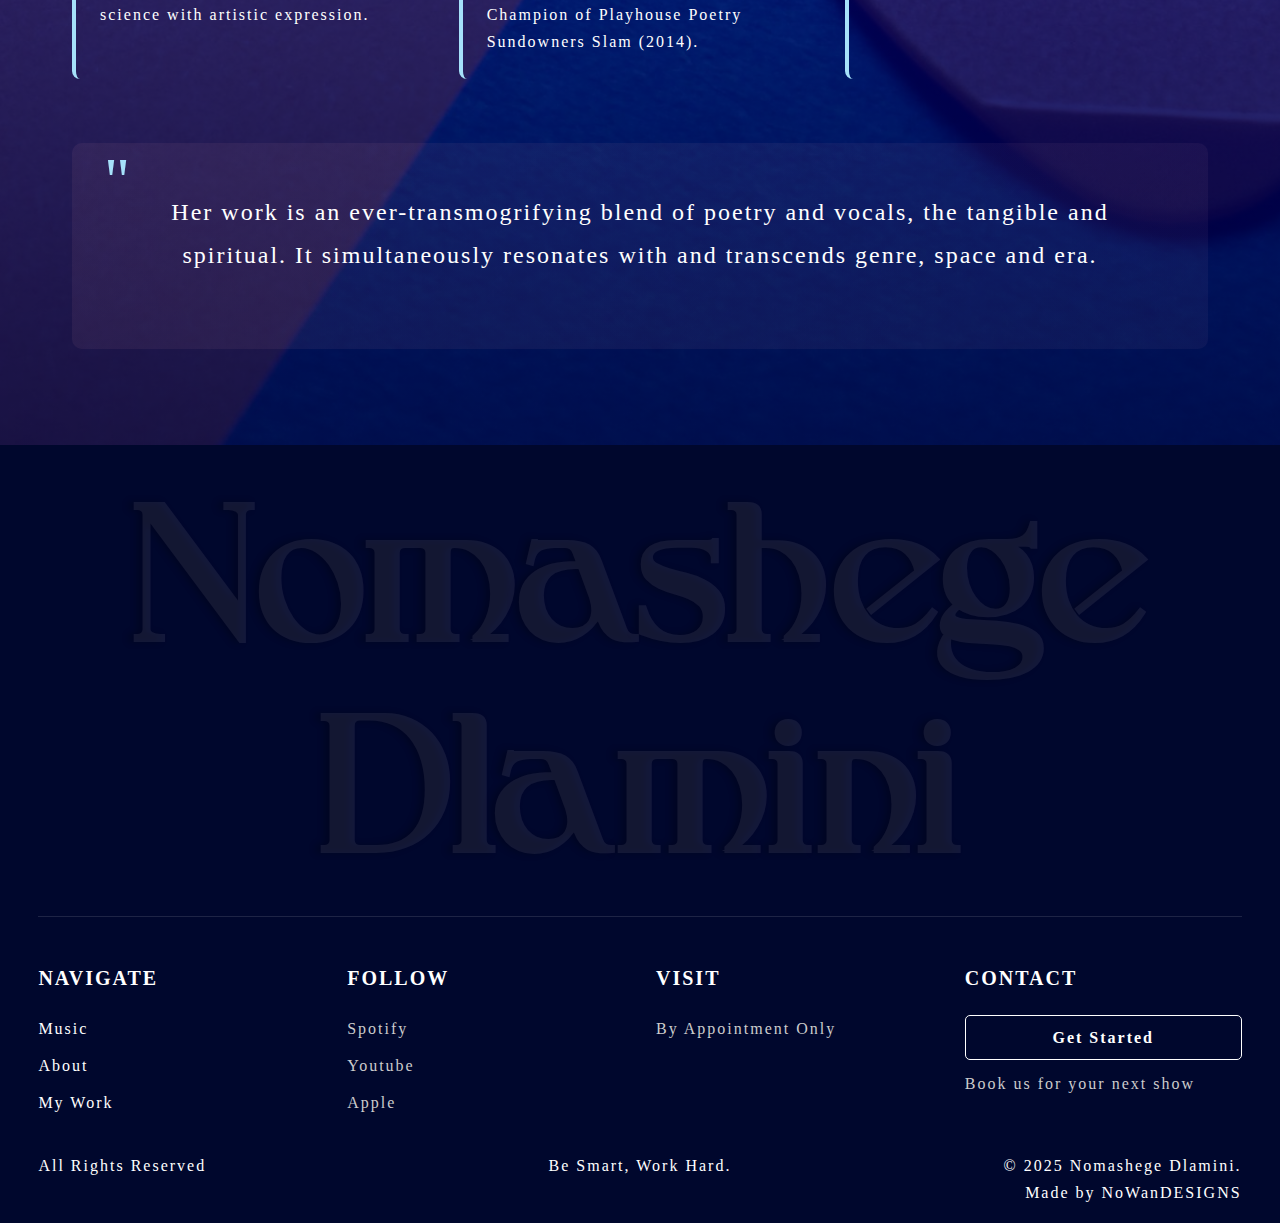
==== commit d8df933b: "Work section update" ====
--- a/about.html
+++ b/about.html
@@ -26,7 +26,7 @@
                 <a href="index.html">Home</a>
                 <a href="">Music</a>
                 <a href="about.html">About</a>
-                <a href="contact.html">More Links</a>
+                <a href="work.html">My Work</a>
             </div>
 
 
@@ -140,7 +140,7 @@
                     <h3>Navigate</h3>
                     <a href="music.html">Music</a>
                     <a href="about.html">About</a>
-                    <a href="">More Links</a>
+                    <a href="">My Work</a>
                 </div>
             </div>
             <div class="follow col">
--- a/style.css
+++ b/style.css
@@ -3,7 +3,7 @@
     padding: 0;
     box-sizing: border-box;
     text-wrap: balance;
-    font-family: montserrat;
+    font-family: inter;
     letter-spacing: 2px;
     line-height: 1.7;
 }
@@ -16,6 +16,16 @@
     --navy-blue: #22007cff;
     --duke-blue: #0d00a4ff;
 }
+
+:root {
+    --bg-color: #121212;
+    --text-primary: #f5f5f5;
+    --text-secondary: #b3b3b3;
+    --accent-color: #9c6644;
+    --container-color: #1e1e1e;
+    --highlight: #b07d62;
+}
+
 
 /* CSS HSL */
 
@@ -497,6 +507,7 @@
     grid-template-columns: repeat(2, 1fr);
     gap: 1.5rem;
     margin-bottom: 2rem;
+    margin-top: 2rem;
 }
 
 .form-full {
@@ -766,10 +777,22 @@
     position: relative;
     padding: 3rem 0;
     border-bottom: 1px solid #ffffff31;
+    text-align: center;
+
+    h2{
+        color: #e9e9e9;
+        text-transform: uppercase;
+        /* background-color:rgba(14, 0, 164, 0.205);
+        border-radius: 5px; */
+    }
+
+    p{
+        padding-top: 2rem;
+    }
 }
 
 .artist-name {
-    font-family: 'Playfair Display', serif;
+    font-family: 'falheiz', serif;
     font-size: 3.5rem;
     margin-bottom: 0.5rem;
     background: linear-gradient(90deg, white, rgb(218, 218, 218));
@@ -797,7 +820,7 @@
 }
 
 .bio-title {
-    font-family: 'Playfair Display', serif;
+    font-family: 'chillen', serif;
     font-size: 1.8rem;
     margin-bottom: 1.5rem;
     color: var(--primary);
@@ -861,7 +884,7 @@
 }
 
 .accordion-title {
-    font-family: 'Playfair Display', serif;
+    font-family: 'chillen', serif;
     font-size: 1.4rem;
     color: var(--primary);
 }
@@ -979,4 +1002,182 @@
     .accordion-title {
         font-size: 1.2rem;
     }
+}
+
+
+/* END OF ABOUT SECTION */
+
+/* MY WORK SECTION */
+
+.work-container {
+    max-width: 1200px;
+    margin: 0 auto;
+    padding: 2rem 3%;
+}
+
+/* header {
+    text-align: center;
+    margin-bottom: 3rem;
+    position: relative;
+} */
+
+/* h1 {
+    font-size: 3rem;
+    font-weight: 300;
+    margin-bottom: 1rem;
+    letter-spacing: 2px;
+    position: relative;
+    display: inline-block;
+} */
+
+/* h1::after {
+    content: '';
+    position: absolute;
+    width: 60%;
+    height: 3px;
+    background-color: var(--accent-color);
+    bottom: -10px;
+    left: 20%;
+} */
+
+.subheading {
+    font-style: italic;
+    color: var(--text-secondary);
+    font-size: 1.2rem;
+    max-width: 600px;
+    margin: 0 auto;
+}
+
+.poetry-collection {
+    display: grid;
+    width: 100%;
+    grid-template-columns: 1fr;
+    grid-auto-rows: min-content;
+    gap: 3rem;
+    margin-top: 4rem;
+    color: #fff;
+}
+
+.poem {
+    background-color: rgba(0, 28, 85, 0.541);
+    backdrop-filter: blur(30px);
+    border-radius: 8px;
+    padding: 3rem;
+    position: relative;
+    overflow: hidden;
+    transition: all 0.3s ease;
+    box-shadow: 0 10px 30px rgba(0, 0, 0, 0.3);
+}
+
+.poem:hover {
+    transform: translateY(-5px);
+    box-shadow: 0 15px 40px rgba(0, 0, 0, 0.4);
+}
+
+.poem::before {
+    content: "";
+    position: absolute;
+    top: 0;
+    left: 0;
+    width: 5px;
+    height: 100%;
+    background-color: var(--non-photo-blue);
+    transition: width 0.3s ease;
+}
+
+.poem:hover::before {
+    width: 10px;
+}
+
+.poem-title {
+    font-size: 2rem;
+    margin-bottom: 1rem;
+    color: var(--text-primary);
+    position: relative;
+}
+
+.poem-author {
+    font-style: italic;
+    color: var(--text-secondary);
+    margin-bottom: 2rem;
+    display: block;
+}
+
+.poem-content {
+    white-space: pre-line;
+    font-size: 1.1rem;
+    line-height: 1.8;
+}
+
+.stanza {
+    margin-bottom: 1.5rem;
+}
+
+.line {
+    transition: transform 0.2s ease, color 0.2s ease;
+}
+
+.line.emphasis {
+    font-weight: bold;
+    color: var(--highlight);
+}
+
+.line.all-caps {
+    text-transform: uppercase;
+    letter-spacing: 1px;
+}
+
+/* @media (min-width: 768px) {
+    .poetry-collection {
+        grid-template-columns: repeat(auto-fit, minmax(500px, 1fr));
+    }
+} */
+
+@media (max-width: 767px) {
+    .container {
+        padding: 1.5rem;
+    }
+
+    h1 {
+        font-size: 2.2rem;
+    }
+
+    .poem {
+        padding: 2rem;
+    }
+
+    .poem-title {
+        font-size: 1.5rem;
+    }
+}
+
+.poem-content .line:hover {
+    color: var(--highlight);
+    transform: translateX(5px);
+}
+
+.scroll-indicator {
+    position: absolute;
+    bottom: 20px;
+    right: 20px;
+    width: 40px;
+    height: 40px;
+    border-radius: 50%;
+    background-color: var(--accent-color);
+    display: flex;
+    justify-content: center;
+    align-items: center;
+    cursor: pointer;
+    opacity: 0.7;
+    transition: opacity 0.3s ease;
+}
+
+.scroll-indicator:hover {
+    opacity: 1;
+}
+
+.scroll-indicator::after {
+    content: "↓";
+    color: var(--text-primary);
+    font-size: 1.5rem;
 }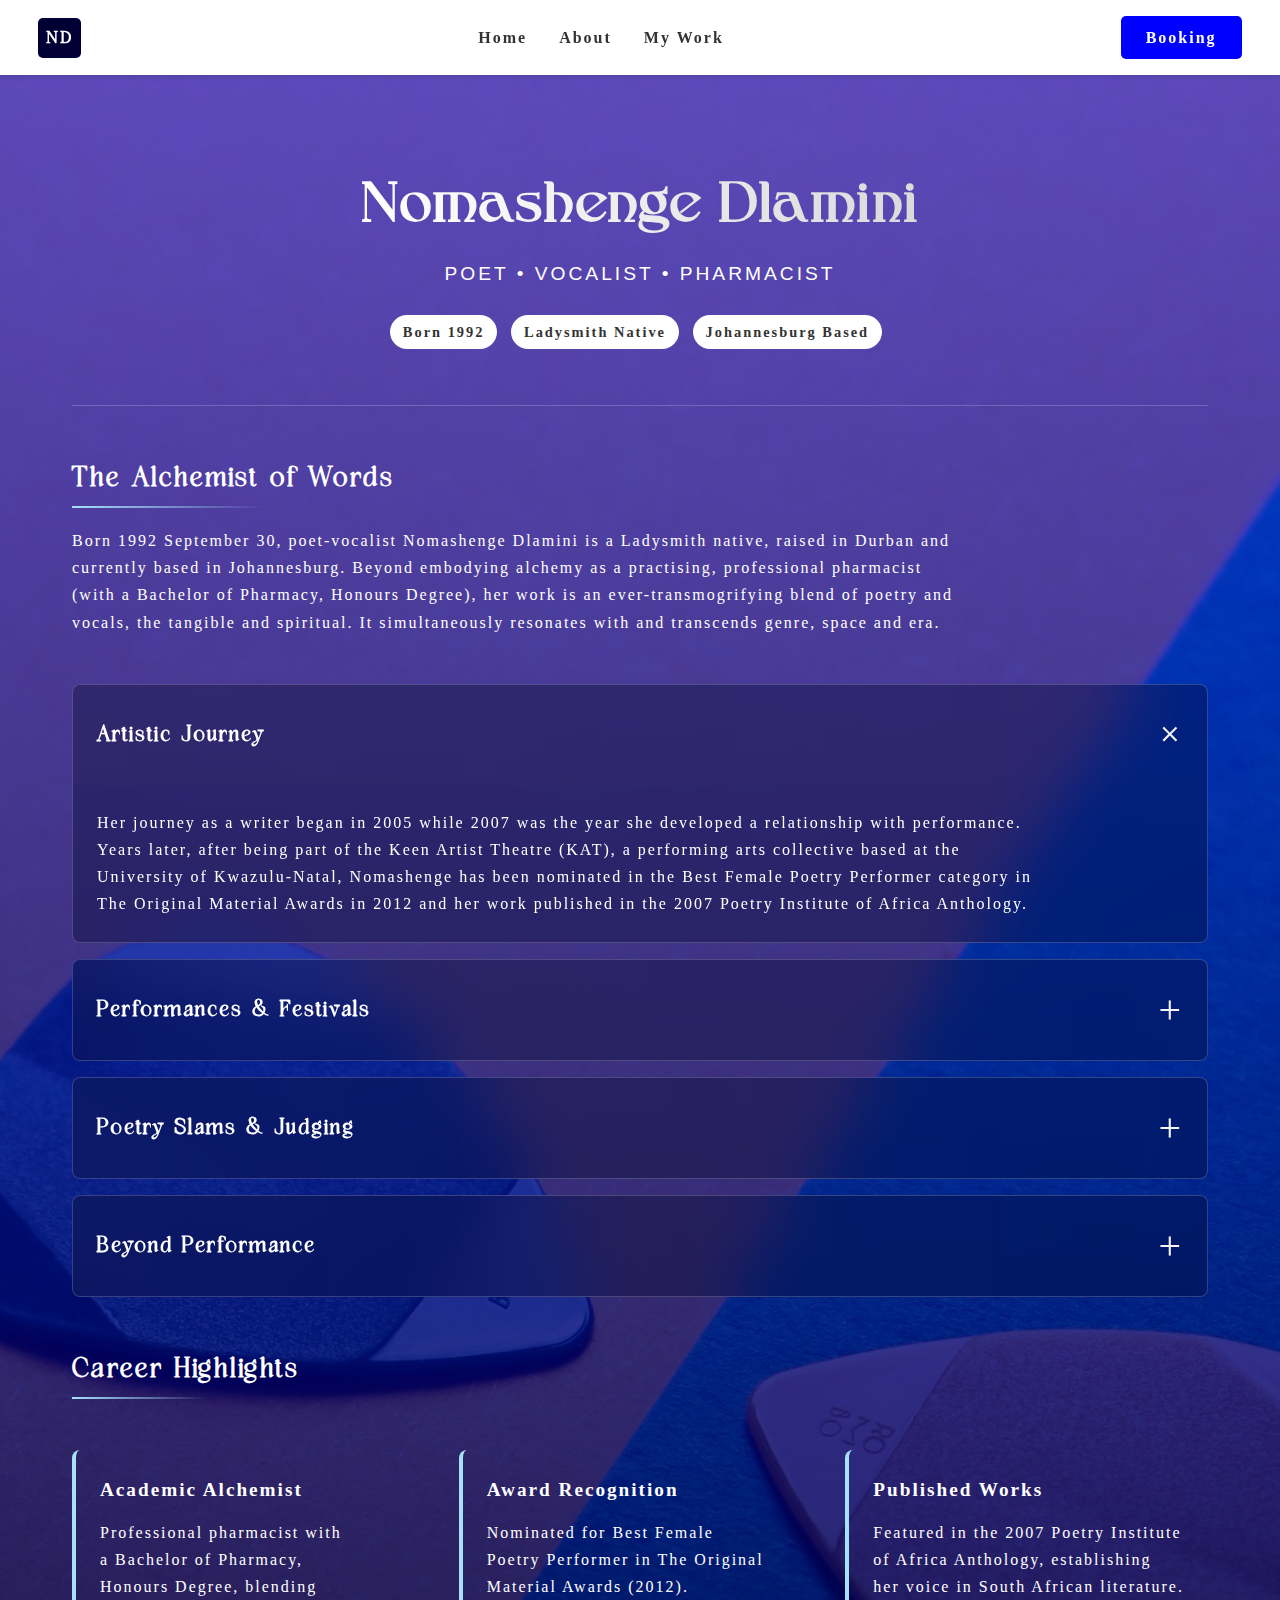
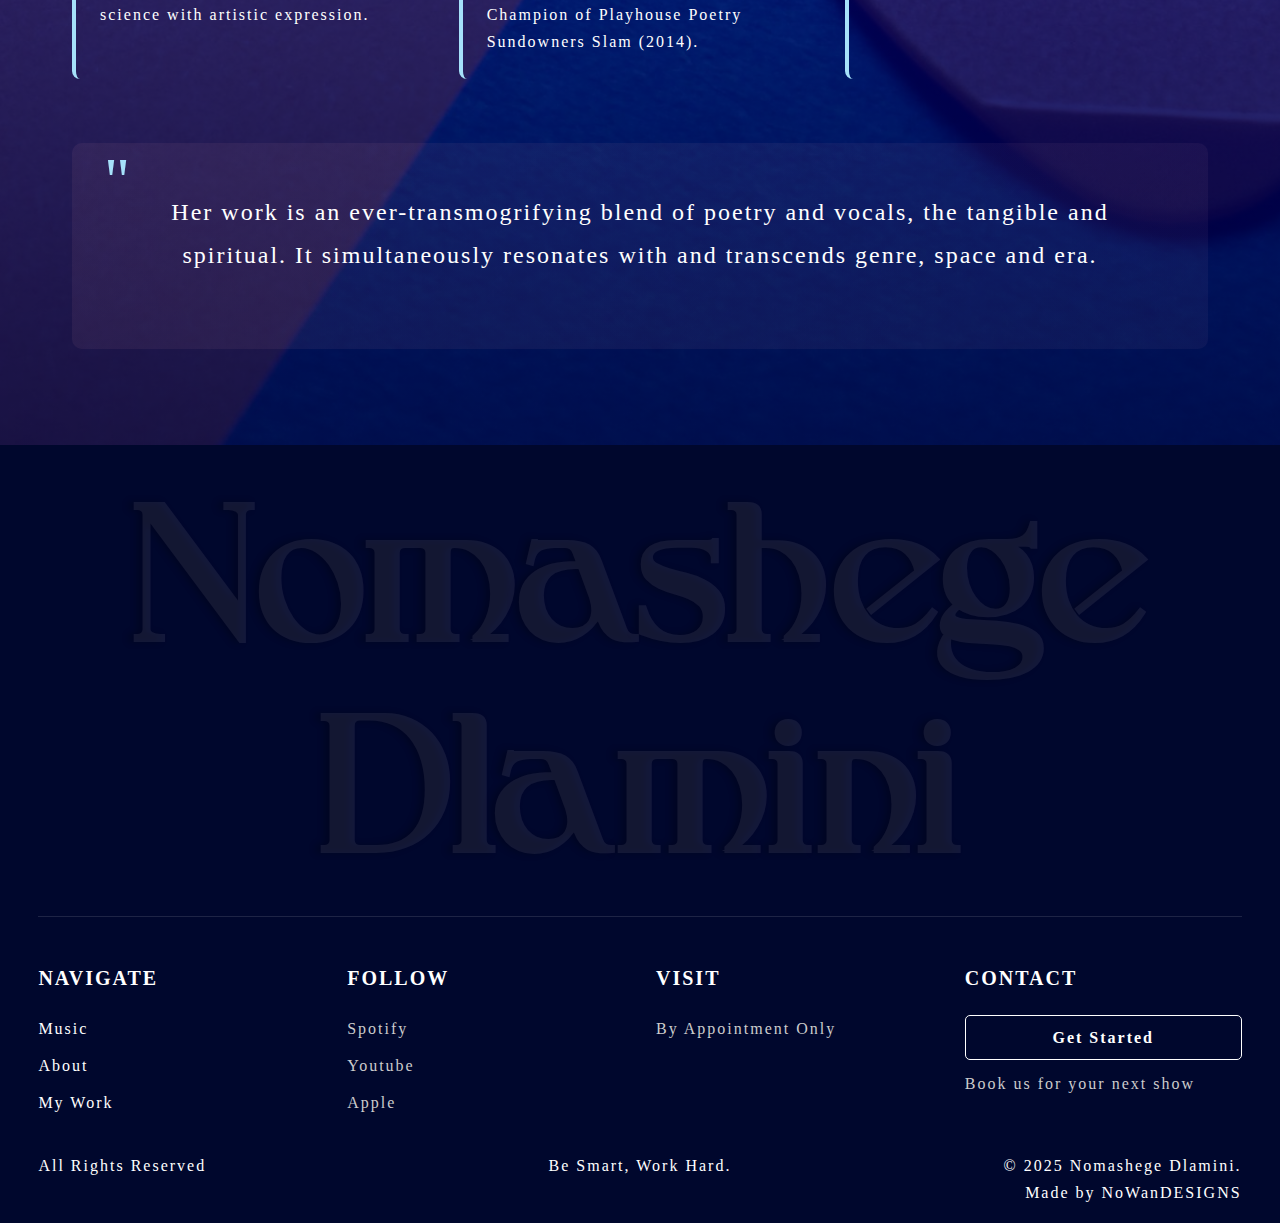
==== commit c93d2d45: "Navbar edit menu" ====
--- a/about.html
+++ b/about.html
@@ -24,7 +24,6 @@
 
             <div class="nav-links">
                 <a href="index.html">Home</a>
-                <a href="">Music</a>
                 <a href="about.html">About</a>
                 <a href="work.html">My Work</a>
             </div>
--- a/style.css
+++ b/style.css
@@ -891,7 +891,7 @@
 
 .accordion-icon {
     font-size: 2.5rem;
-    color: var(--secondary);
+    color: var(--text-primary);
     transition: all .3s ease;
 }
 
@@ -1094,7 +1094,14 @@
     margin-bottom: 1rem;
     color: var(--text-primary);
     position: relative;
-}
+    font-family: 'chillen';
+}
+
+/* .poem-info{
+    display: flex;
+    flex-direction: column;
+    border: 1px solid red;
+} */
 
 .poem-author {
     font-style: italic;
@@ -1107,6 +1114,7 @@
     white-space: pre-line;
     font-size: 1.1rem;
     line-height: 1.8;
+    color: #fff;
 }
 
 .stanza {
@@ -1163,7 +1171,7 @@
     width: 40px;
     height: 40px;
     border-radius: 50%;
-    background-color: var(--accent-color);
+    background-color: var(--duke-blue);
     display: flex;
     justify-content: center;
     align-items: center;
